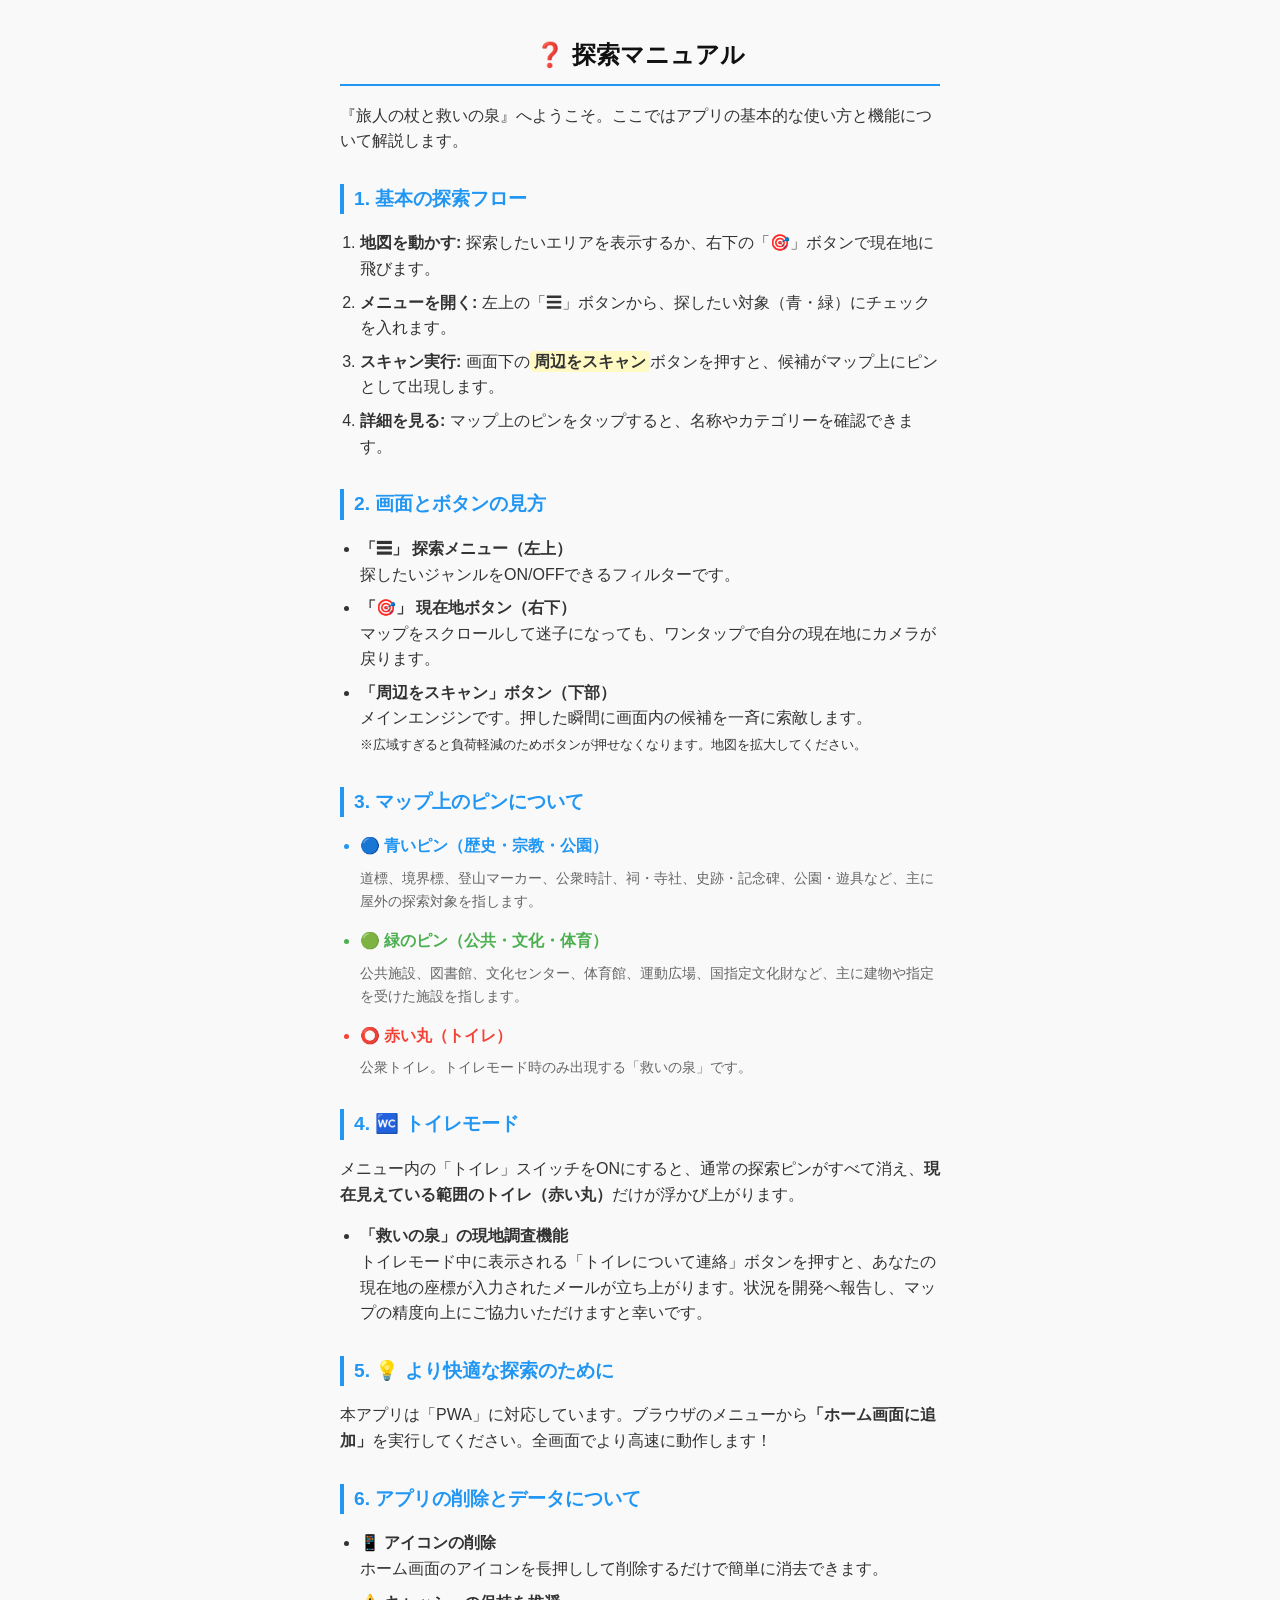
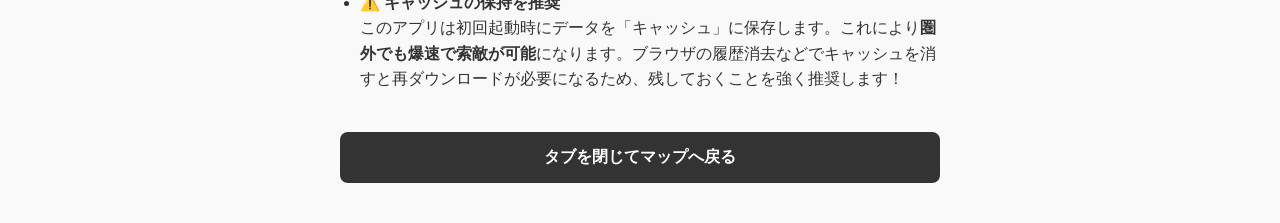
==== help.html @ 10c31a2e "Update help.html" ====
<!DOCTYPE html>
<html lang="ja">
<head>
    <meta charset="UTF-8">
    <meta name="viewport" content="width=device-width, initial-scale=1.0, maximum-scale=1.0, user-scalable=no">
    <title>ヘルプ - 旅人の杖と救いの泉</title>
    <link rel="icon" href="icon-512.jpg">
    <style>
        body { font-family: 'Helvetica Neue', Arial, sans-serif; background-color: #f9f9f9; color: #333; line-height: 1.6; padding: 20px; max-width: 600px; margin: 0 auto; }
        h1 { color: #111; font-size: 1.5rem; text-align: center; border-bottom: 2px solid #2196F3; padding-bottom: 10px; }
        h2 { color: #2196F3; font-size: 1.2rem; margin-top: 30px; border-left: 4px solid #2196F3; padding-left: 10px; }
        h3 { color: #444; font-size: 1.1rem; }
        p, ul, ol { font-size: 1rem; }
        ul, ol { padding-left: 20px; }
        li { margin-bottom: 8px; }
        .pin-blue { color: #2196F3; font-weight: bold; }
        .pin-green { color: #4CAF50; font-weight: bold; }
        .pin-red { color: #F44336; font-weight: bold; }
        .desc { font-weight: normal; font-size: 0.9rem; color: #666; margin-bottom: 15px; display: block; }
        .highlight { background-color: #fff9c4; padding: 2px 4px; border-radius: 4px; font-weight: bold; }
        .close-btn { display: block; width: 100%; padding: 15px; background-color: #333; color: white; text-align: center; text-decoration: none; border-radius: 8px; font-weight: bold; margin-top: 40px; margin-bottom: 20px; border: none; cursor: pointer; font-size: 1rem; }
    </style>
</head>
<body>

    <h1>❓ 探索マニュアル</h1>
    <p>『旅人の杖と救いの泉』へようこそ。ここではアプリの基本的な使い方と機能について解説します。</p>

    <h2>1. 基本の探索フロー</h2>
    <ol>
        <li><strong>地図を動かす:</strong> 探索したいエリアを表示するか、右下の「🎯」ボタンで現在地に飛びます。</li>
        <li><strong>メニューを開く:</strong> 左上の「☰」ボタンから、探したい対象（青・緑）にチェックを入れます。</li>
        <li><strong>スキャン実行:</strong> 画面下の<span class="highlight">周辺をスキャン</span>ボタンを押すと、候補がマップ上にピンとして出現します。</li>
        <li><strong>詳細を見る:</strong> マップ上のピンをタップすると、名称やカテゴリーを確認できます。</li>
    </ol>

    <h2>2. 画面とボタンの見方</h2>
    <ul>
        <li><strong>「☰」 探索メニュー（左上）</strong><br>探したいジャンルをON/OFFできるフィルターです。</li>
        <li><strong>「🎯」 現在地ボタン（右下）</strong><br>マップをスクロールして迷子になっても、ワンタップで自分の現在地にカメラが戻ります。</li>
        <li><strong>「周辺をスキャン」ボタン（下部）</strong><br>メインエンジンです。押した瞬間に画面内の候補を一斉に索敵します。<br>
        <small>※広域すぎると負荷軽減のためボタンが押せなくなります。地図を拡大してください。</small></li>
    </ul>

    <h2>3. マップ上のピンについて</h2>
    <ul>
        <li class="pin-blue">🔵 青いピン（歴史・宗教・公園）</li>
        <span class="desc">道標、境界標、登山マーカー、公衆時計、祠・寺社、史跡・記念碑、公園・遊具など、主に屋外の探索対象を指します。</span>
        
        <li class="pin-green">🟢 緑のピン（公共・文化・体育）</li>
        <span class="desc">公共施設、図書館、文化センター、体育館、運動広場、国指定文化財など、主に建物や指定を受けた施設を指します。</span>
        
        <li class="pin-red">⭕ 赤い丸（トイレ）</li>
        <span class="desc">公衆トイレ。トイレモード時のみ出現する「救いの泉」です。</span>
    </ul>

    <h2>4. 🚾 トイレモード</h2>
    <p>メニュー内の「トイレ」スイッチをONにすると、通常の探索ピンがすべて消え、<strong>現在見えている範囲のトイレ（赤い丸）</strong>だけが浮かび上がります。</p>
    <ul>
        <li><strong>「救いの泉」の現地調査機能</strong><br>
        トイレモード中に表示される「トイレについて連絡」ボタンを押すと、あなたの現在地の座標が入力されたメールが立ち上がります。状況を開発へ報告し、マップの精度向上にご協力いただけますと幸いです。</li>
    </ul>

    <h2>5. 💡 より快適な探索のために</h2>
    <p>本アプリは「PWA」に対応しています。ブラウザのメニューから<strong>「ホーム画面に追加」</strong>を実行してください。全画面でより高速に動作します！</p>

    <h2>6. アプリの削除とデータについて</h2>
    <ul>
        <li><strong>📱 アイコンの削除</strong><br>
        ホーム画面のアイコンを長押しして削除するだけで簡単に消去できます。</li>
        <li><strong>⚠️ キャッシュの保持を推奨</strong><br>
        このアプリは初回起動時にデータを「キャッシュ」に保存します。これにより<strong>圏外でも爆速で索敵が可能</strong>になります。ブラウザの履歴消去などでキャッシュを消すと再ダウンロードが必要になるため、残しておくことを強く推奨します！</li>
    </ul>

    <button onclick="window.close();" class="close-btn">タブを閉じてマップへ戻る</button>

</body>
</html>
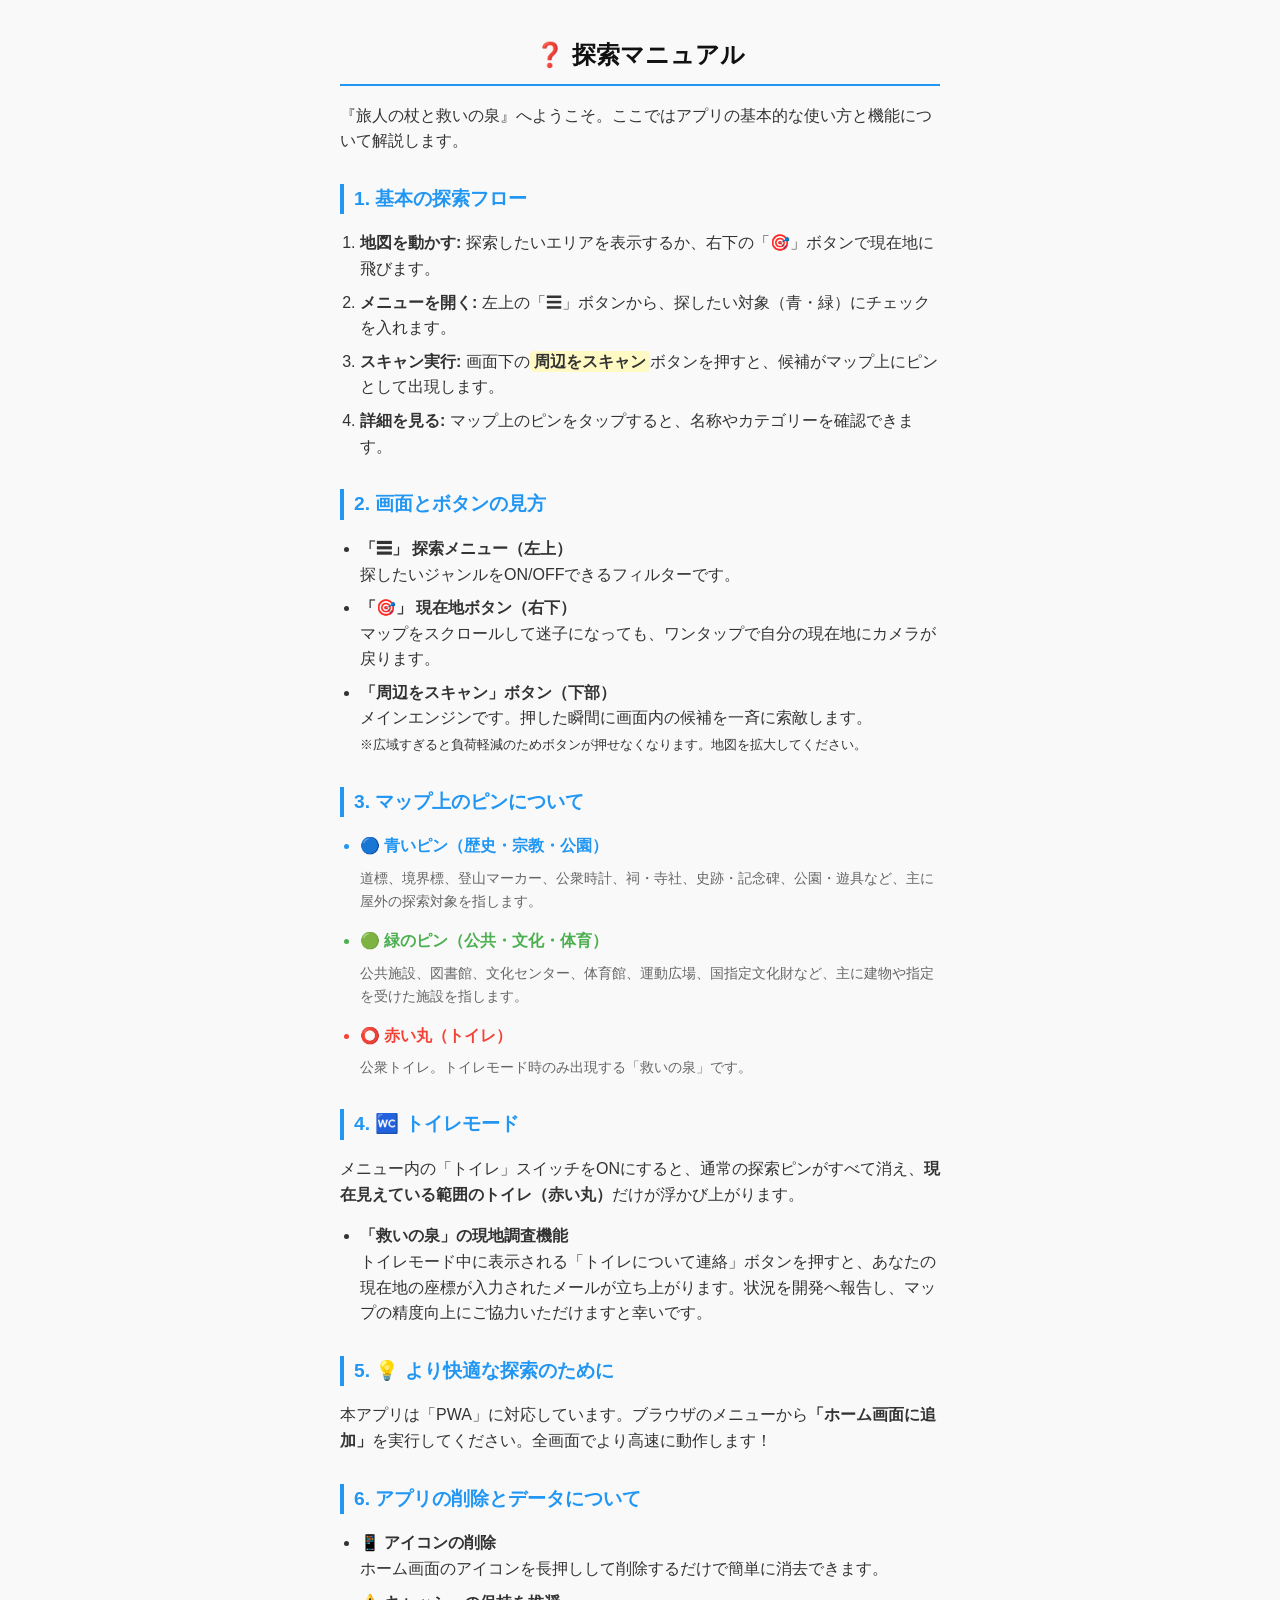
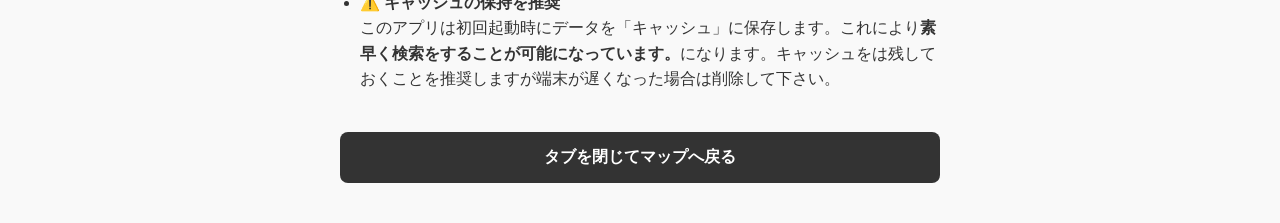
==== commit 4e45a4e1: "Update help.html" ====
--- a/help.html
+++ b/help.html
@@ -69,7 +69,7 @@
         <li><strong>📱 アイコンの削除</strong><br>
         ホーム画面のアイコンを長押しして削除するだけで簡単に消去できます。</li>
         <li><strong>⚠️ キャッシュの保持を推奨</strong><br>
-        このアプリは初回起動時にデータを「キャッシュ」に保存します。これにより<strong>圏外でも爆速で索敵が可能</strong>になります。ブラウザの履歴消去などでキャッシュを消すと再ダウンロードが必要になるため、残しておくことを強く推奨します！</li>
+        このアプリは初回起動時にデータを「キャッシュ」に保存します。これにより<strong>素早く検索をすることが可能になっています。</strong>になります。キャッシュをは残しておくことを推奨しますが端末が遅くなった場合は削除して下さい。</li>
     </ul>
 
     <button onclick="window.close();" class="close-btn">タブを閉じてマップへ戻る</button>
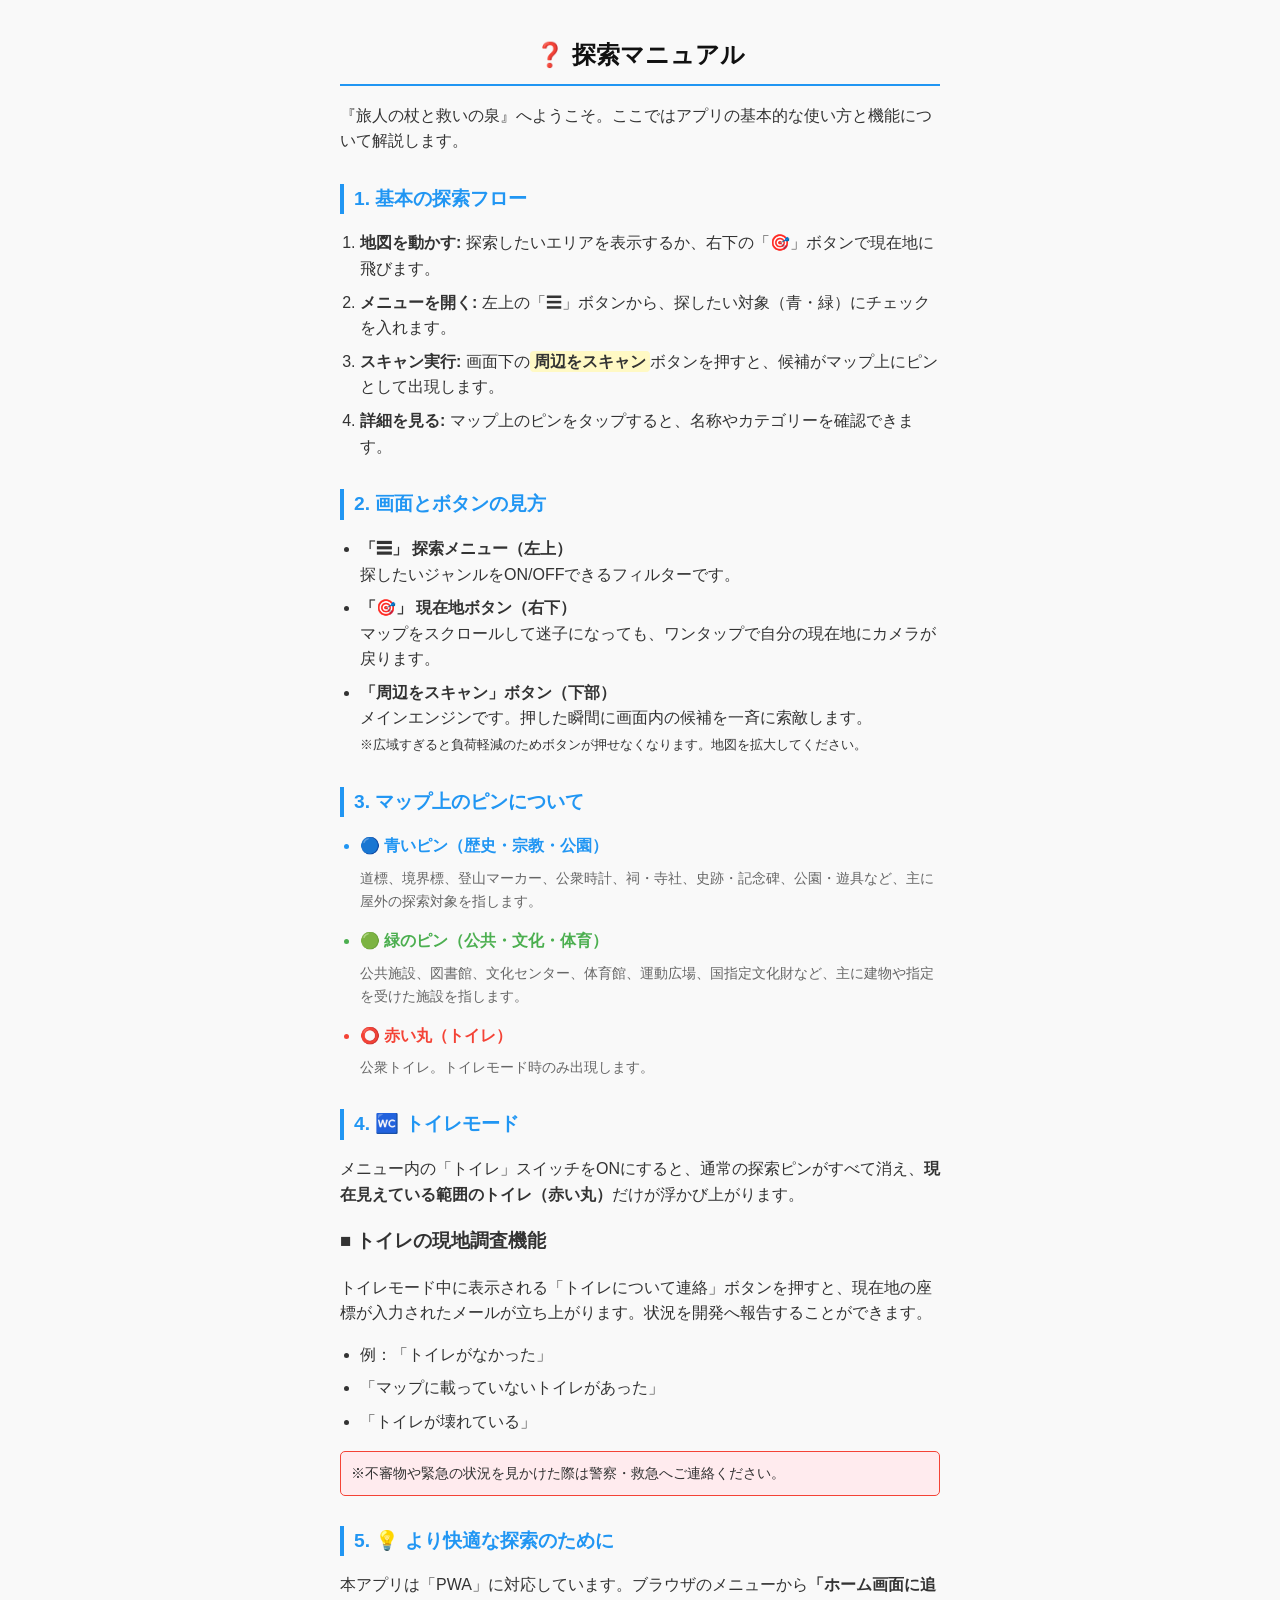
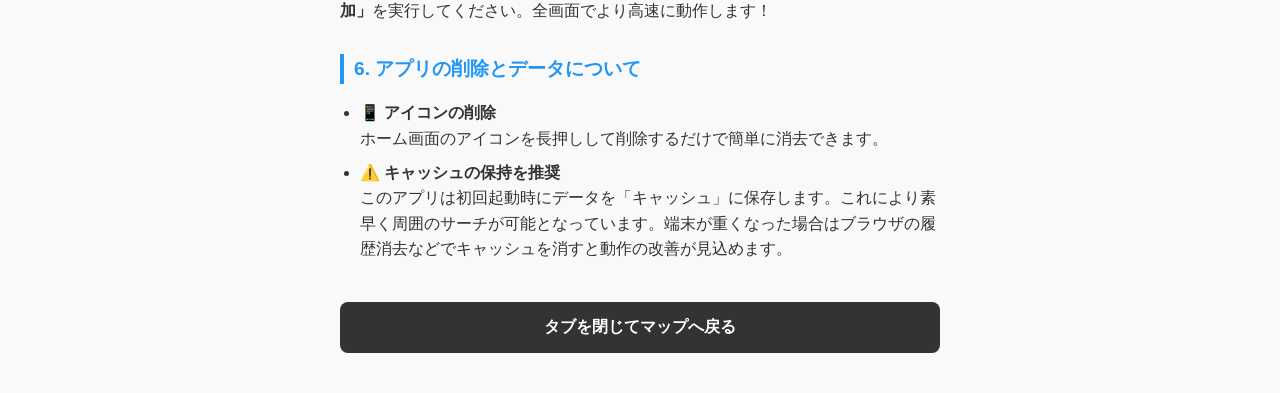
==== commit 6137f402: "Update help.html" ====
--- a/help.html
+++ b/help.html
@@ -9,7 +9,6 @@
         body { font-family: 'Helvetica Neue', Arial, sans-serif; background-color: #f9f9f9; color: #333; line-height: 1.6; padding: 20px; max-width: 600px; margin: 0 auto; }
         h1 { color: #111; font-size: 1.5rem; text-align: center; border-bottom: 2px solid #2196F3; padding-bottom: 10px; }
         h2 { color: #2196F3; font-size: 1.2rem; margin-top: 30px; border-left: 4px solid #2196F3; padding-left: 10px; }
-        h3 { color: #444; font-size: 1.1rem; }
         p, ul, ol { font-size: 1rem; }
         ul, ol { padding-left: 20px; }
         li { margin-bottom: 8px; }
@@ -19,6 +18,7 @@
         .desc { font-weight: normal; font-size: 0.9rem; color: #666; margin-bottom: 15px; display: block; }
         .highlight { background-color: #fff9c4; padding: 2px 4px; border-radius: 4px; font-weight: bold; }
         .close-btn { display: block; width: 100%; padding: 15px; background-color: #333; color: white; text-align: center; text-decoration: none; border-radius: 8px; font-weight: bold; margin-top: 40px; margin-bottom: 20px; border: none; cursor: pointer; font-size: 1rem; }
+        .warning-box { background-color: #ffebee; border: 1px solid #f44336; padding: 10px; border-radius: 5px; font-size: 0.9rem; margin-top: 10px; }
     </style>
 </head>
 <body>
@@ -51,15 +51,22 @@
         <span class="desc">公共施設、図書館、文化センター、体育館、運動広場、国指定文化財など、主に建物や指定を受けた施設を指します。</span>
         
         <li class="pin-red">⭕ 赤い丸（トイレ）</li>
-        <span class="desc">公衆トイレ。トイレモード時のみ出現する「救いの泉」です。</span>
+        <span class="desc">公衆トイレ。トイレモード時のみ出現します。</span>
     </ul>
 
     <h2>4. 🚾 トイレモード</h2>
     <p>メニュー内の「トイレ」スイッチをONにすると、通常の探索ピンがすべて消え、<strong>現在見えている範囲のトイレ（赤い丸）</strong>だけが浮かび上がります。</p>
+    
+    <h3>■ トイレの現地調査機能</h3>
+    <p>トイレモード中に表示される「トイレについて連絡」ボタンを押すと、現在地の座標が入力されたメールが立ち上がります。状況を開発へ報告することができます。</p>
     <ul>
-        <li><strong>「救いの泉」の現地調査機能</strong><br>
-        トイレモード中に表示される「トイレについて連絡」ボタンを押すと、あなたの現在地の座標が入力されたメールが立ち上がります。状況を開発へ報告し、マップの精度向上にご協力いただけますと幸いです。</li>
+        <li>例：「トイレがなかった」</li>
+        <li>「マップに載っていないトイレがあった」</li>
+        <li>「トイレが壊れている」</li>
     </ul>
+    <div class="warning-box">
+        ※不審物や緊急の状況を見かけた際は警察・救急へご連絡ください。
+    </div>
 
     <h2>5. 💡 より快適な探索のために</h2>
     <p>本アプリは「PWA」に対応しています。ブラウザのメニューから<strong>「ホーム画面に追加」</strong>を実行してください。全画面でより高速に動作します！</p>
@@ -69,7 +76,7 @@
         <li><strong>📱 アイコンの削除</strong><br>
         ホーム画面のアイコンを長押しして削除するだけで簡単に消去できます。</li>
         <li><strong>⚠️ キャッシュの保持を推奨</strong><br>
-        このアプリは初回起動時にデータを「キャッシュ」に保存します。これにより<strong>素早く検索をすることが可能になっています。</strong>になります。キャッシュをは残しておくことを推奨しますが端末が遅くなった場合は削除して下さい。</li>
+        このアプリは初回起動時にデータを「キャッシュ」に保存します。これにより素早く周囲のサーチが可能となっています。端末が重くなった場合はブラウザの履歴消去などでキャッシュを消すと動作の改善が見込めます。</li>
     </ul>
 
     <button onclick="window.close();" class="close-btn">タブを閉じてマップへ戻る</button>
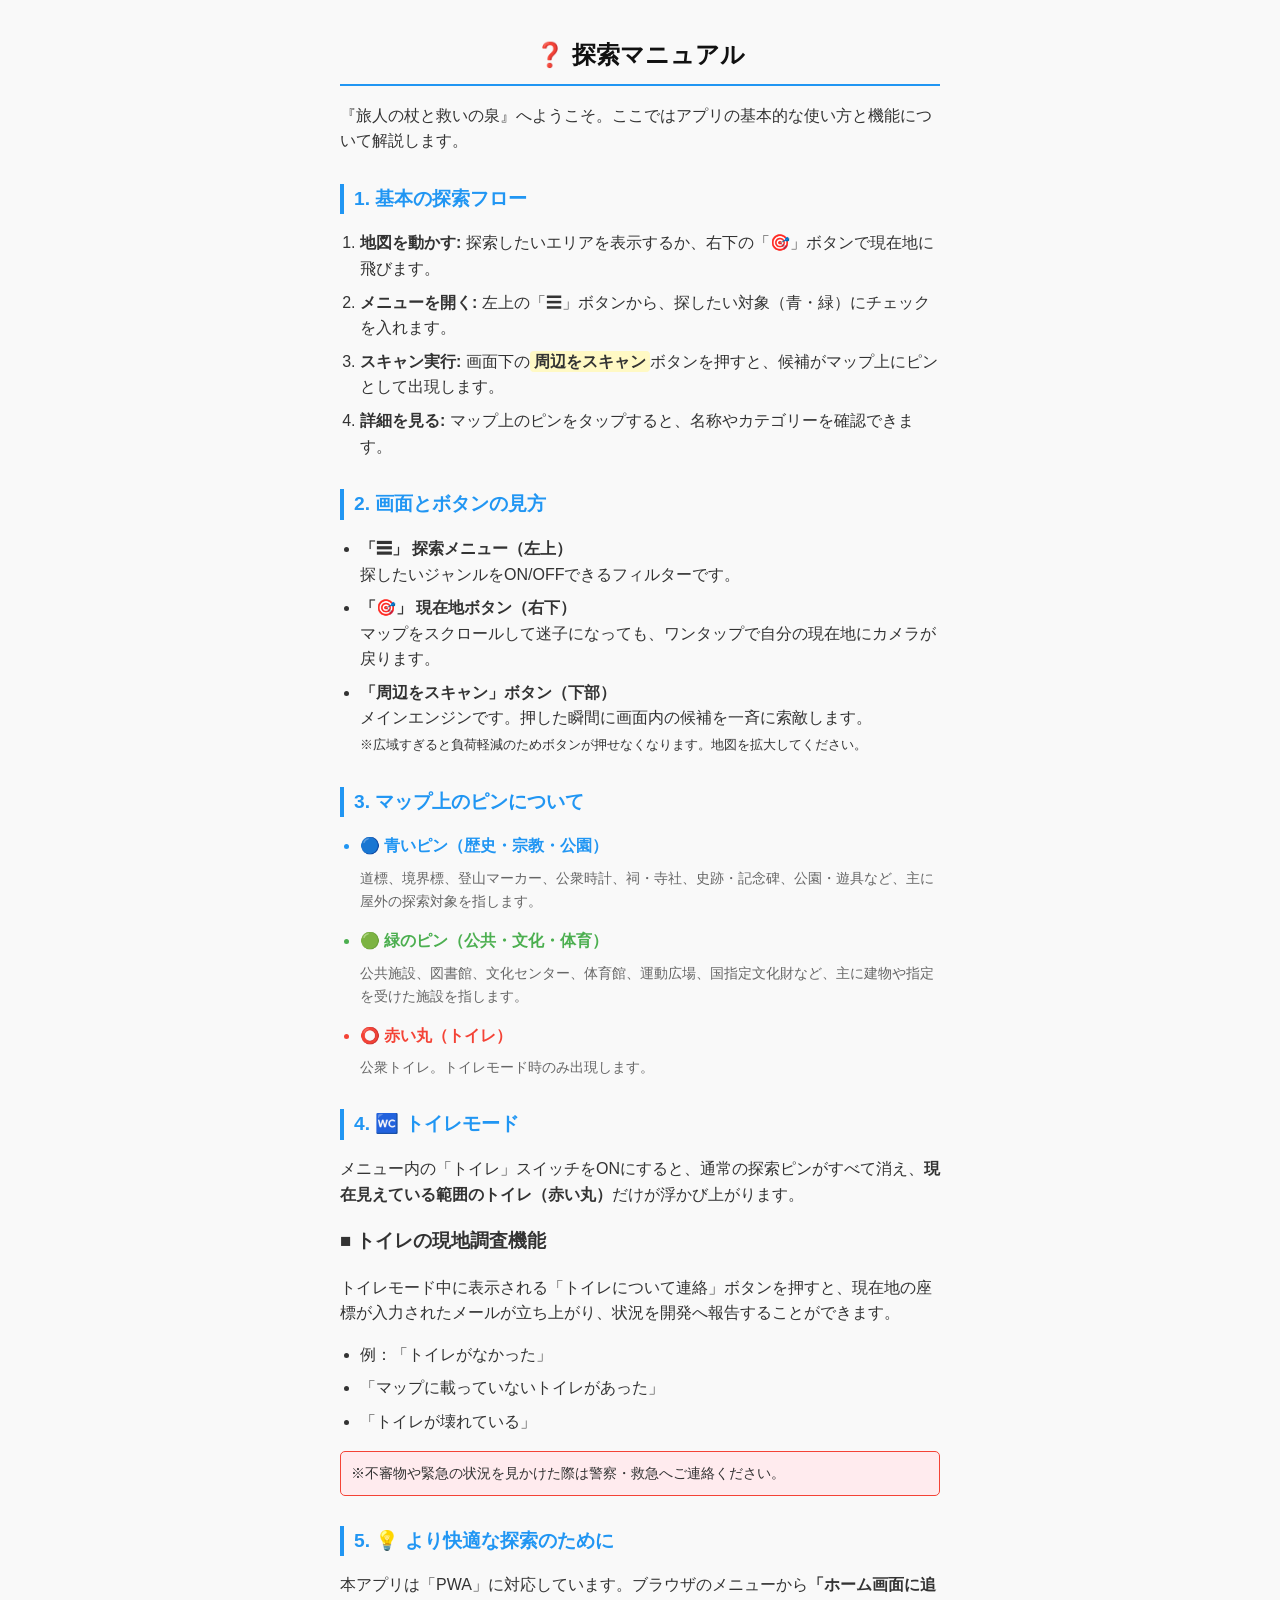
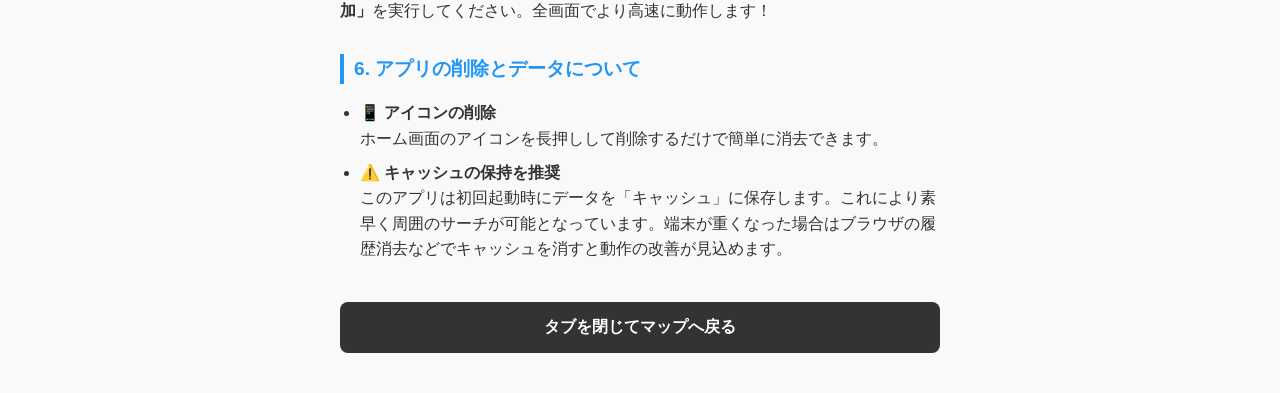
==== commit 55f00a61: "Update help.html" ====
--- a/help.html
+++ b/help.html
@@ -58,7 +58,7 @@
     <p>メニュー内の「トイレ」スイッチをONにすると、通常の探索ピンがすべて消え、<strong>現在見えている範囲のトイレ（赤い丸）</strong>だけが浮かび上がります。</p>
     
     <h3>■ トイレの現地調査機能</h3>
-    <p>トイレモード中に表示される「トイレについて連絡」ボタンを押すと、現在地の座標が入力されたメールが立ち上がります。状況を開発へ報告することができます。</p>
+    <p>トイレモード中に表示される「トイレについて連絡」ボタンを押すと、現在地の座標が入力されたメールが立ち上がり、状況を開発へ報告することができます。</p>
     <ul>
         <li>例：「トイレがなかった」</li>
         <li>「マップに載っていないトイレがあった」</li>
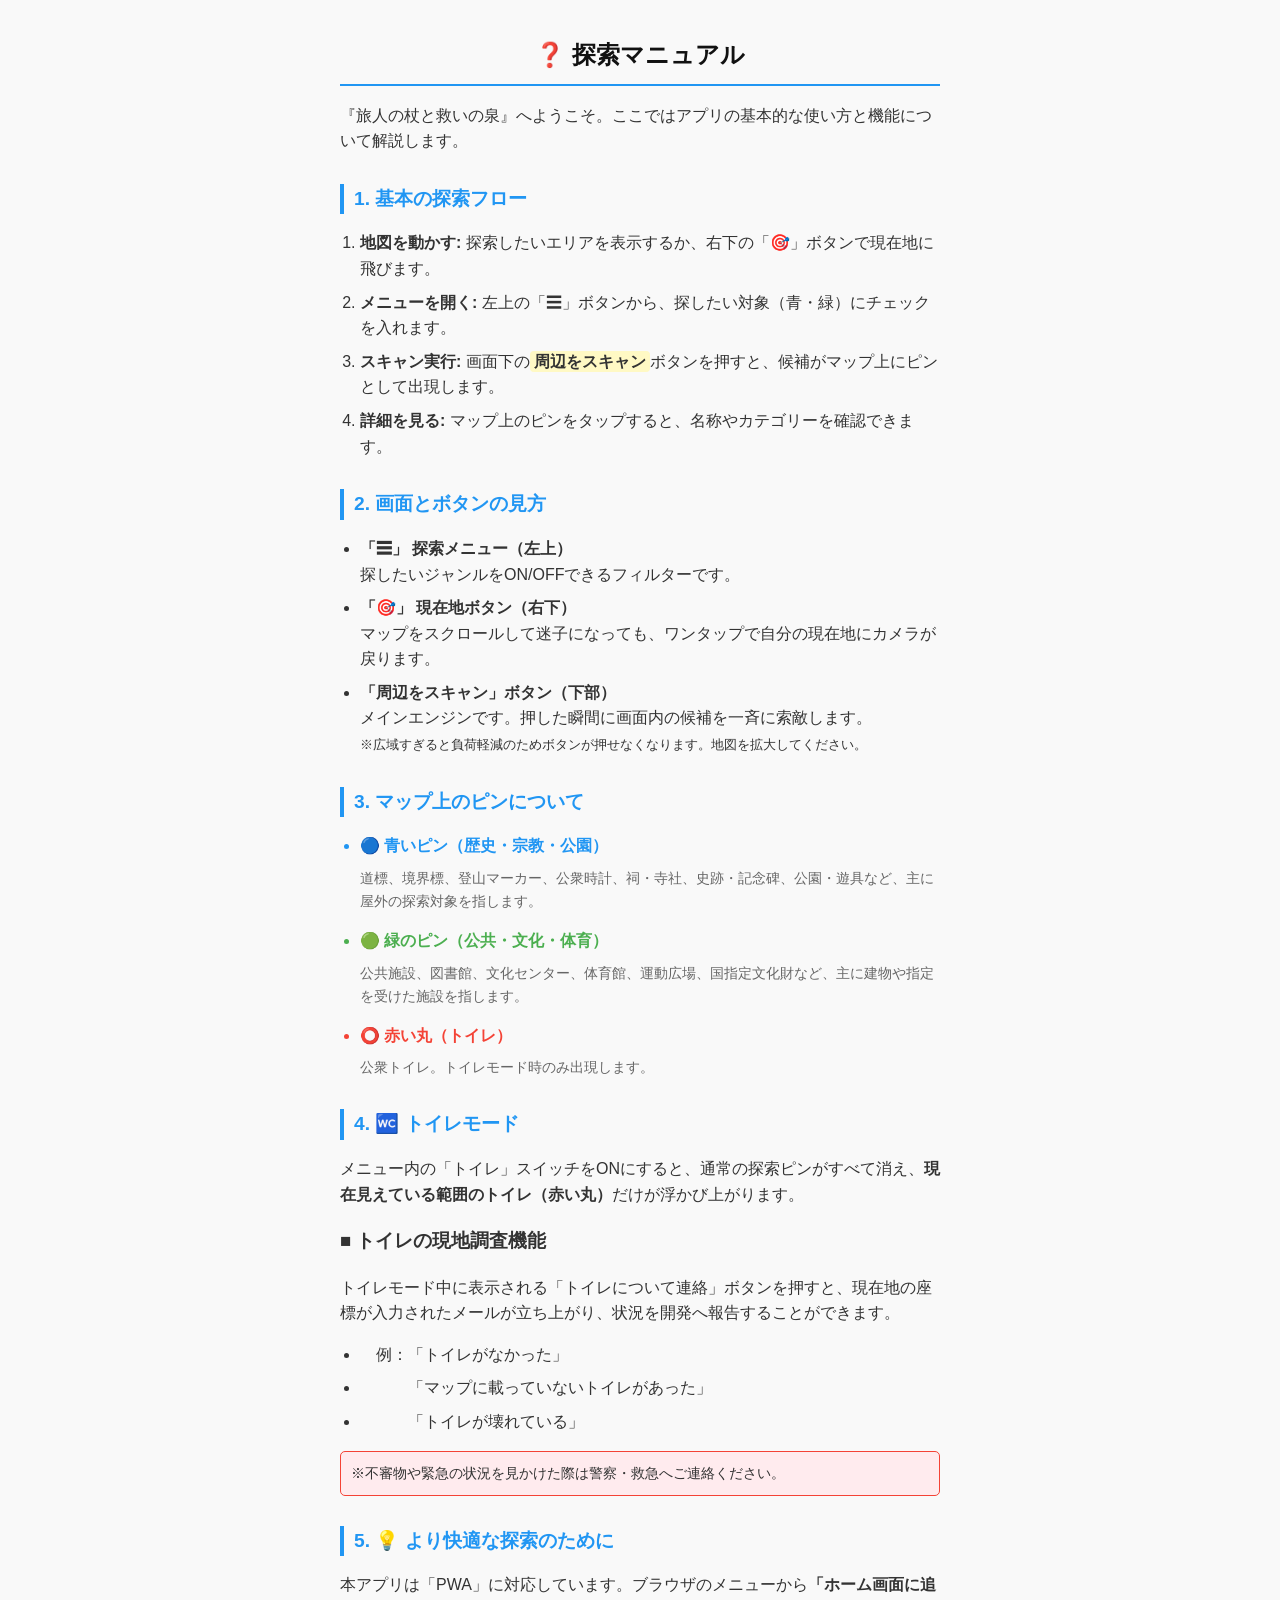
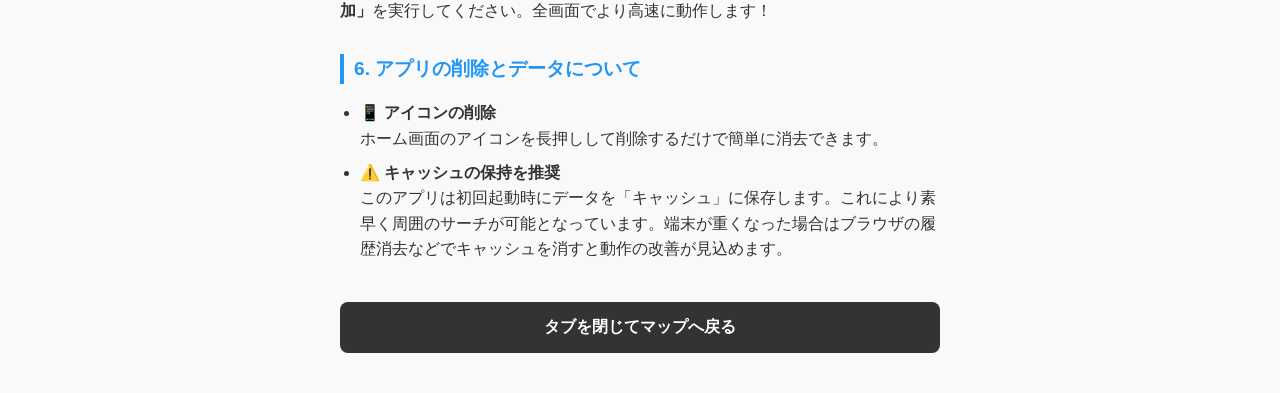
==== commit 2ce1c14a: "Update help.html" ====
--- a/help.html
+++ b/help.html
@@ -60,9 +60,9 @@
     <h3>■ トイレの現地調査機能</h3>
     <p>トイレモード中に表示される「トイレについて連絡」ボタンを押すと、現在地の座標が入力されたメールが立ち上がり、状況を開発へ報告することができます。</p>
     <ul>
-        <li>例：「トイレがなかった」</li>
-        <li>「マップに載っていないトイレがあった」</li>
-        <li>「トイレが壊れている」</li>
+        <li>　例：「トイレがなかった」</li>
+        <li>　　　「マップに載っていないトイレがあった」</li>
+        <li>　　　「トイレが壊れている」</li>
     </ul>
     <div class="warning-box">
         ※不審物や緊急の状況を見かけた際は警察・救急へご連絡ください。
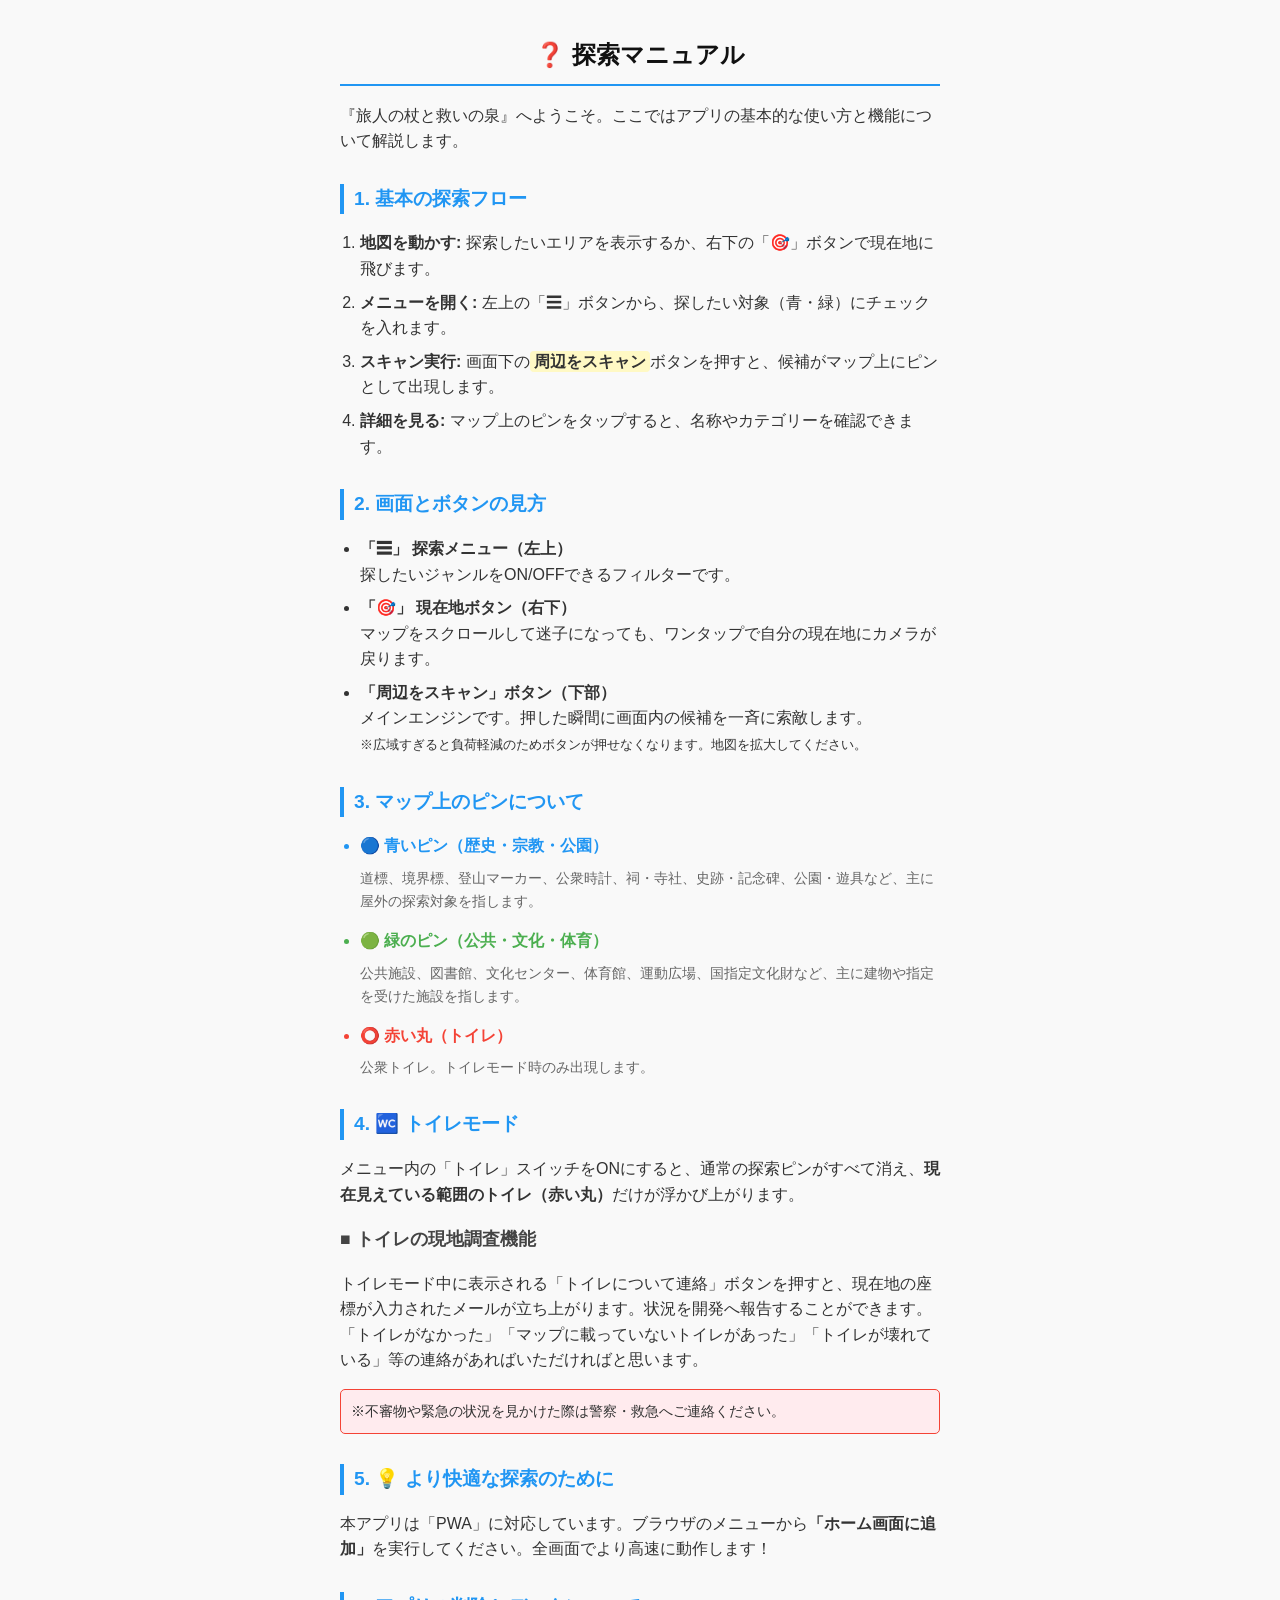
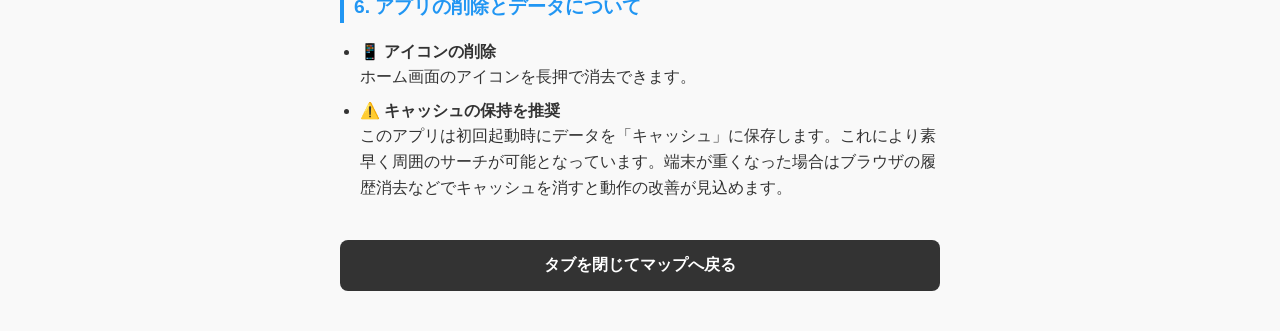
==== commit 348f89cd: "Update help.html" ====
--- a/help.html
+++ b/help.html
@@ -9,6 +9,7 @@
         body { font-family: 'Helvetica Neue', Arial, sans-serif; background-color: #f9f9f9; color: #333; line-height: 1.6; padding: 20px; max-width: 600px; margin: 0 auto; }
         h1 { color: #111; font-size: 1.5rem; text-align: center; border-bottom: 2px solid #2196F3; padding-bottom: 10px; }
         h2 { color: #2196F3; font-size: 1.2rem; margin-top: 30px; border-left: 4px solid #2196F3; padding-left: 10px; }
+        h3 { color: #444; font-size: 1.1rem; }
         p, ul, ol { font-size: 1rem; }
         ul, ol { padding-left: 20px; }
         li { margin-bottom: 8px; }
@@ -58,12 +59,7 @@
     <p>メニュー内の「トイレ」スイッチをONにすると、通常の探索ピンがすべて消え、<strong>現在見えている範囲のトイレ（赤い丸）</strong>だけが浮かび上がります。</p>
     
     <h3>■ トイレの現地調査機能</h3>
-    <p>トイレモード中に表示される「トイレについて連絡」ボタンを押すと、現在地の座標が入力されたメールが立ち上がり、状況を開発へ報告することができます。</p>
-    <ul>
-        <li>　例：「トイレがなかった」</li>
-        <li>　　　「マップに載っていないトイレがあった」</li>
-        <li>　　　「トイレが壊れている」</li>
-    </ul>
+    <p>トイレモード中に表示される「トイレについて連絡」ボタンを押すと、現在地の座標が入力されたメールが立ち上がります。状況を開発へ報告することができます。「トイレがなかった」「マップに載っていないトイレがあった」「トイレが壊れている」等の連絡があればいただければと思います。</p>
     <div class="warning-box">
         ※不審物や緊急の状況を見かけた際は警察・救急へご連絡ください。
     </div>
@@ -74,7 +70,7 @@
     <h2>6. アプリの削除とデータについて</h2>
     <ul>
         <li><strong>📱 アイコンの削除</strong><br>
-        ホーム画面のアイコンを長押しして削除するだけで簡単に消去できます。</li>
+        ホーム画面のアイコンを長押で消去できます。</li>
         <li><strong>⚠️ キャッシュの保持を推奨</strong><br>
         このアプリは初回起動時にデータを「キャッシュ」に保存します。これにより素早く周囲のサーチが可能となっています。端末が重くなった場合はブラウザの履歴消去などでキャッシュを消すと動作の改善が見込めます。</li>
     </ul>
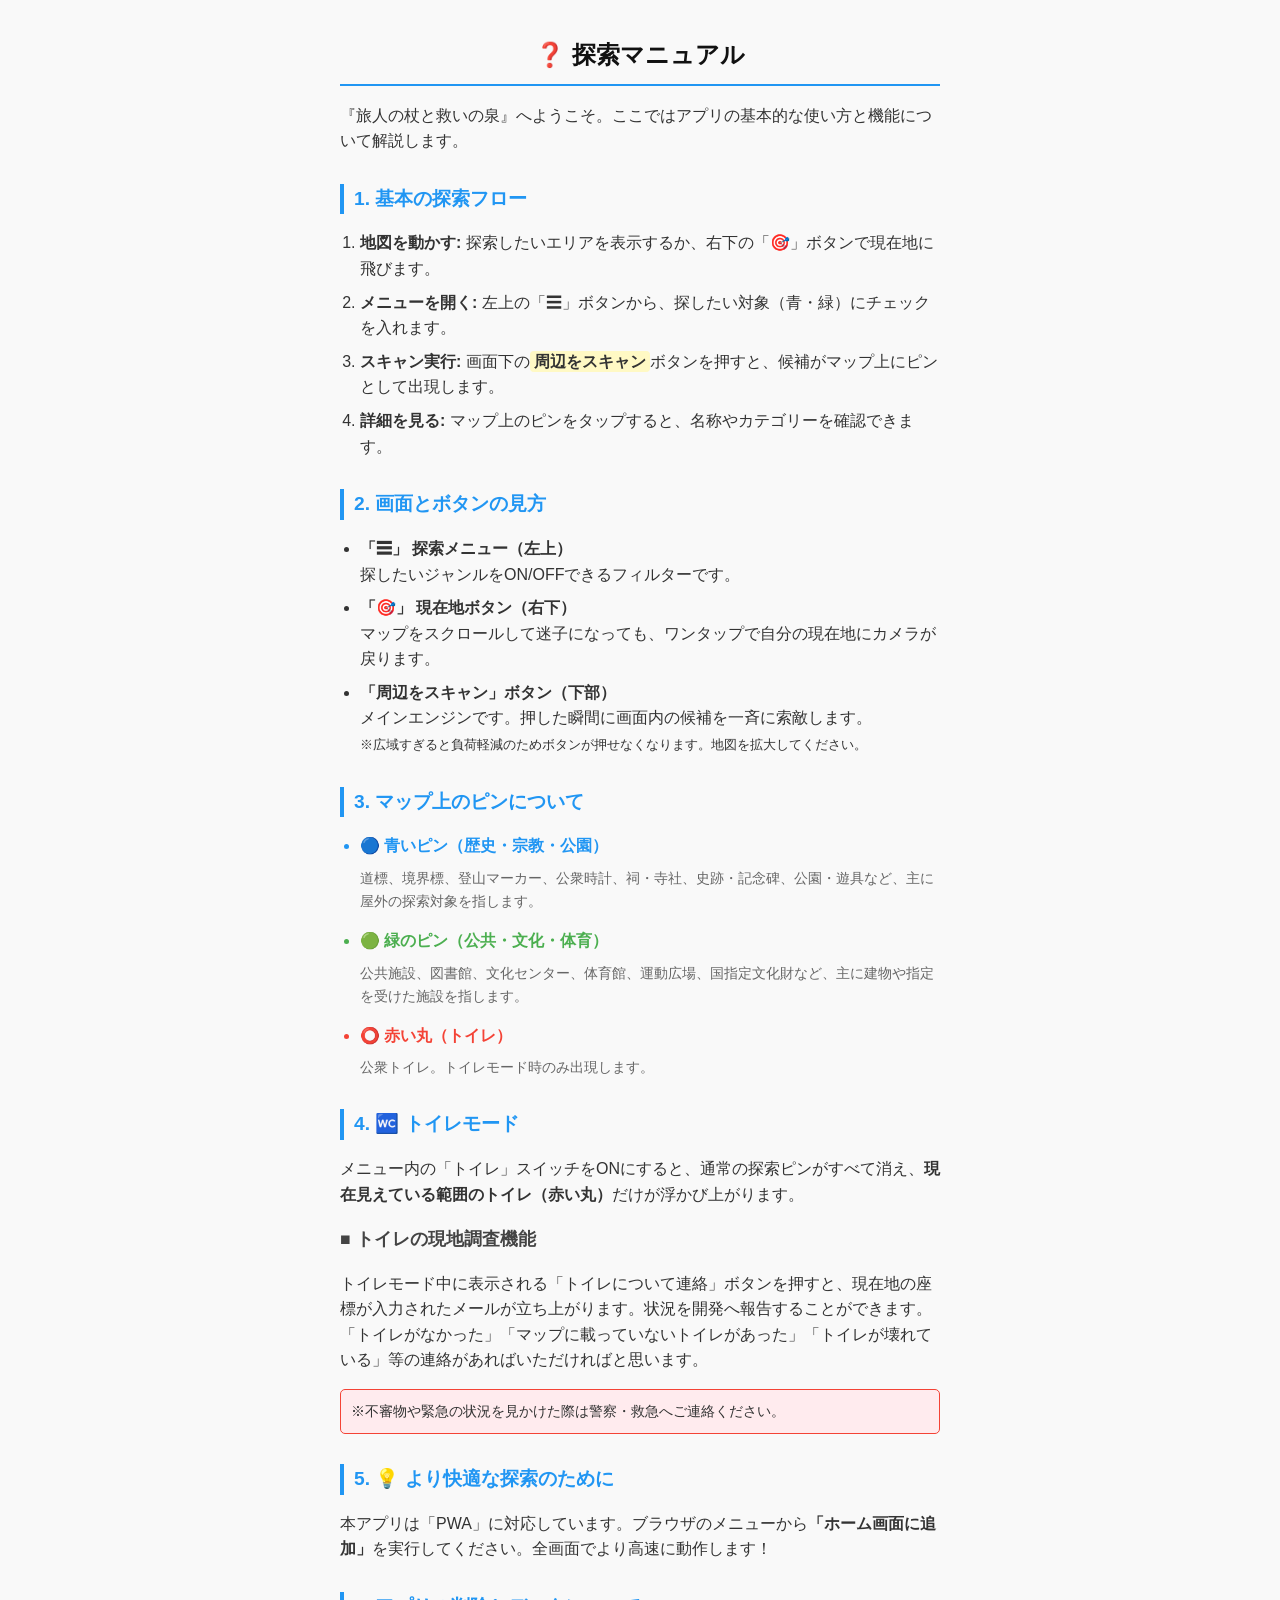
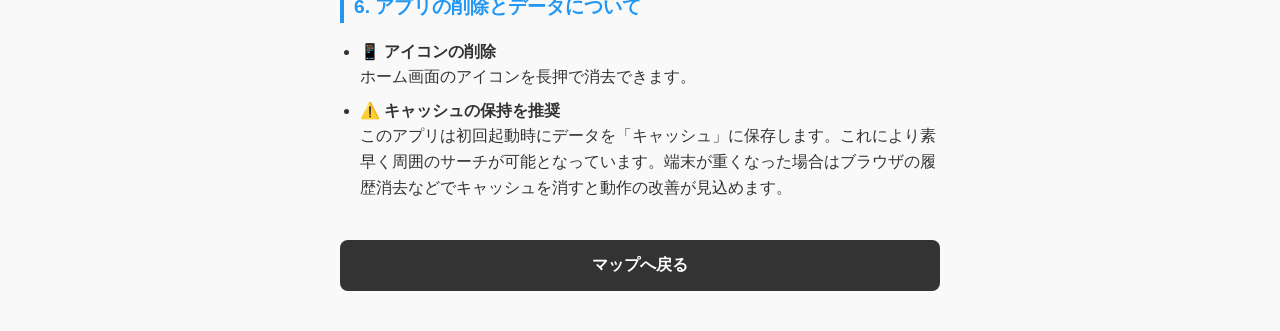
==== commit e3d6b5fe: "Update help.html" ====
--- a/help.html
+++ b/help.html
@@ -75,7 +75,7 @@
         このアプリは初回起動時にデータを「キャッシュ」に保存します。これにより素早く周囲のサーチが可能となっています。端末が重くなった場合はブラウザの履歴消去などでキャッシュを消すと動作の改善が見込めます。</li>
     </ul>
 
-    <button onclick="window.close();" class="close-btn">タブを閉じてマップへ戻る</button>
+  <button onclick="window.location.href='index.html';" class="close-btn">マップへ戻る</button>
 
 </body>
 </html>
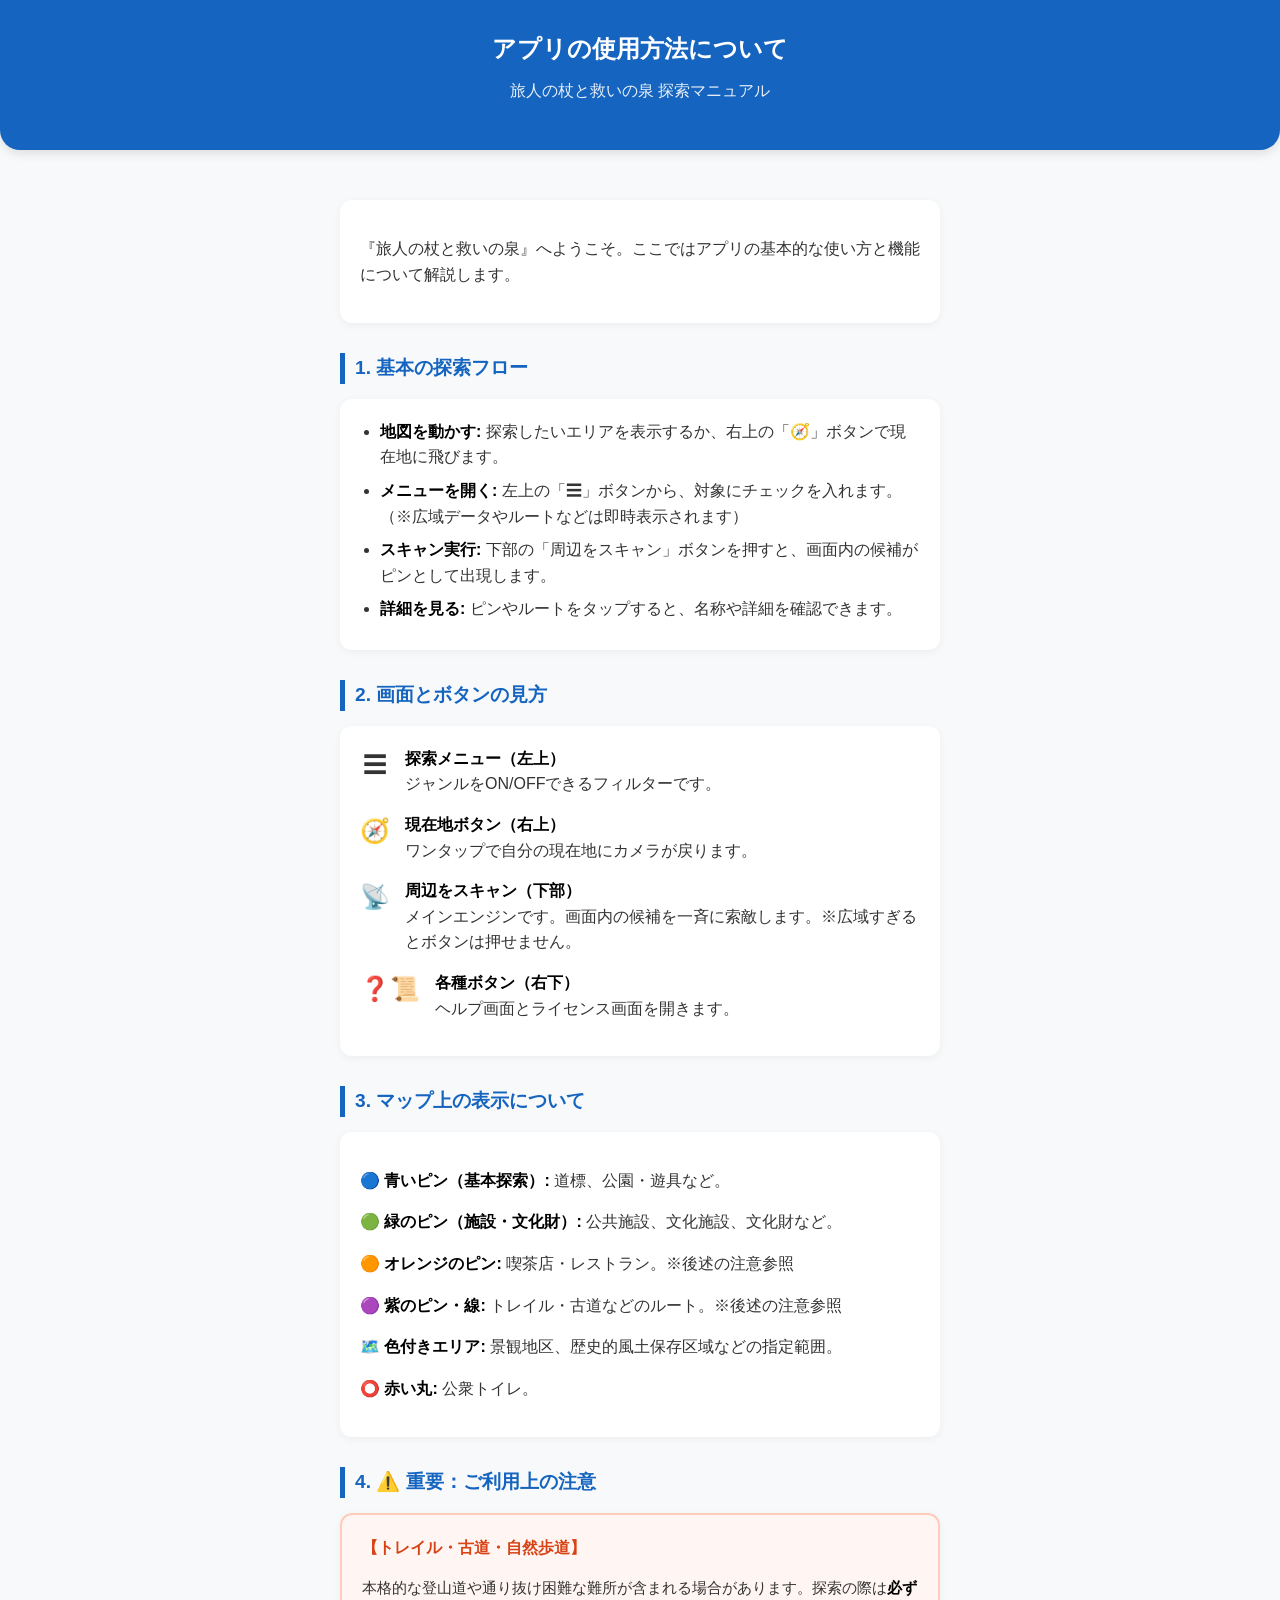
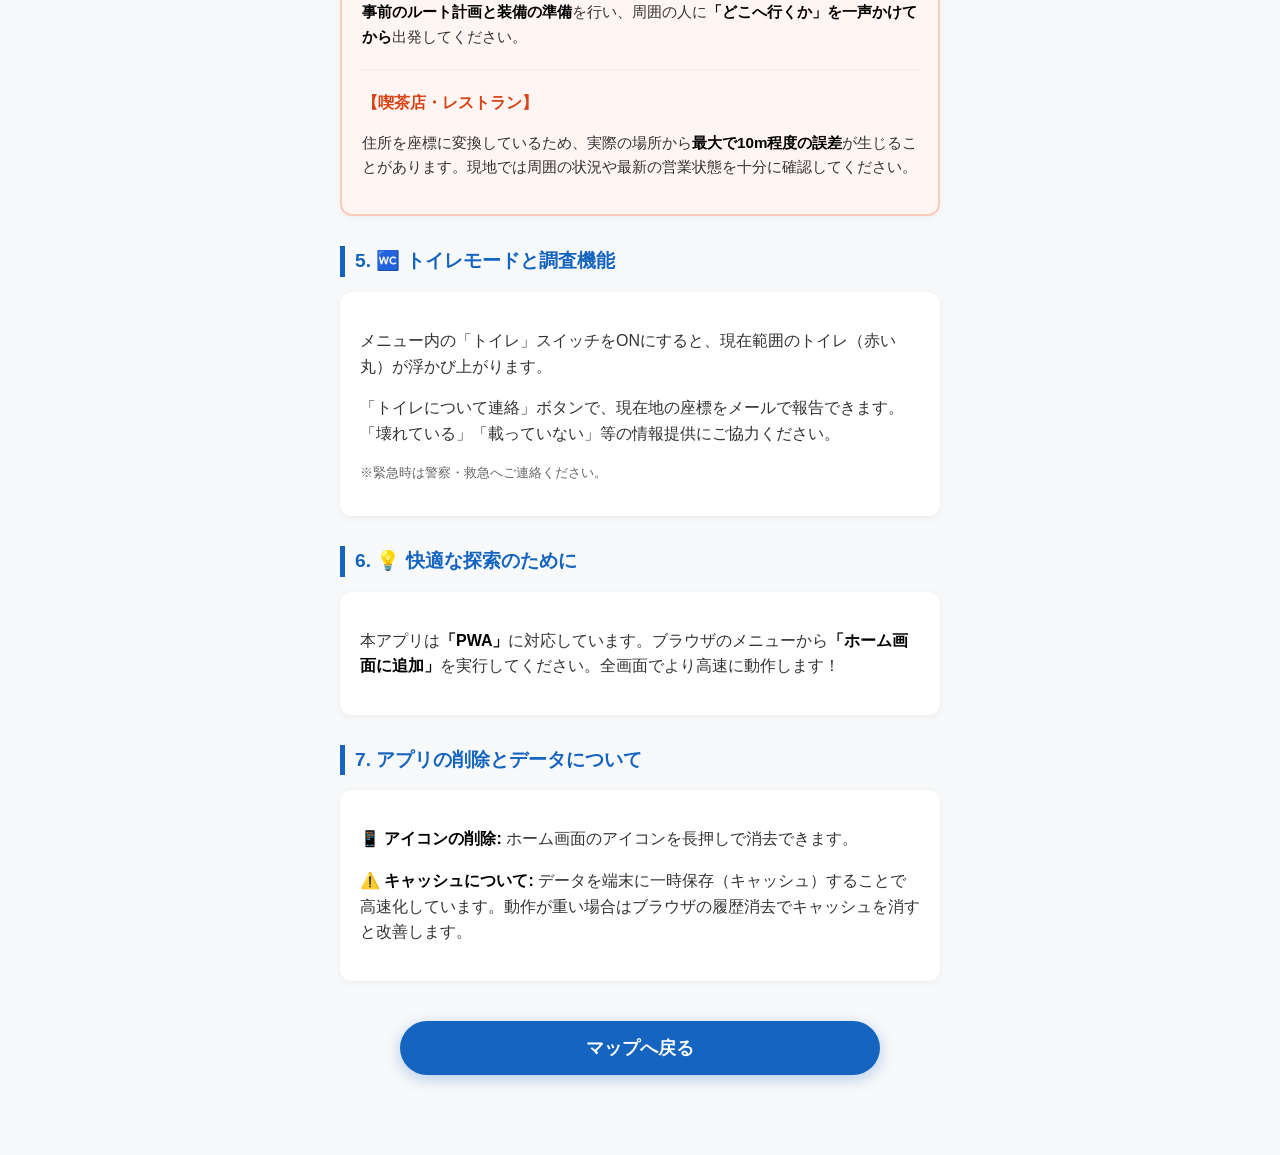
==== commit 35780795: "Update help.html" ====
--- a/help.html
+++ b/help.html
@@ -3,79 +3,191 @@
 <head>
     <meta charset="UTF-8">
     <meta name="viewport" content="width=device-width, initial-scale=1.0, maximum-scale=1.0, user-scalable=no">
-    <title>ヘルプ - 旅人の杖と救いの泉</title>
-    <link rel="icon" href="icon-512.jpg">
+    <title>アプリの使用方法について - 旅人の杖と救いの泉</title>
     <style>
-        body { font-family: 'Helvetica Neue', Arial, sans-serif; background-color: #f9f9f9; color: #333; line-height: 1.6; padding: 20px; max-width: 600px; margin: 0 auto; }
-        h1 { color: #111; font-size: 1.5rem; text-align: center; border-bottom: 2px solid #2196F3; padding-bottom: 10px; }
-        h2 { color: #2196F3; font-size: 1.2rem; margin-top: 30px; border-left: 4px solid #2196F3; padding-left: 10px; }
-        h3 { color: #444; font-size: 1.1rem; }
-        p, ul, ol { font-size: 1rem; }
-        ul, ol { padding-left: 20px; }
+        :root {
+            --primary-color: #1565C0;
+            --accent-color: #E65100;
+            --bg-color: #f8f9fa;
+            --card-bg: #ffffff;
+            --text-color: #333;
+        }
+        body {
+            font-family: 'Helvetica Neue', Arial, 'Hiragino Kaku Gothic ProN', 'Hiragino Sans', Meiryo, sans-serif;
+            line-height: 1.6;
+            color: var(--text-color);
+            background-color: var(--bg-color);
+            margin: 0;
+            padding: 0;
+        }
+        .container {
+            max-width: 600px;
+            margin: 0 auto;
+            padding: 20px;
+        }
+        header {
+            background-color: var(--primary-color);
+            color: white;
+            padding: 30px 20px;
+            text-align: center;
+            border-radius: 0 0 20px 20px;
+            margin-bottom: 30px;
+            box-shadow: 0 4px 10px rgba(0,0,0,0.1);
+        }
+        h1 { margin: 0; font-size: 1.5rem; }
+        h2 {
+            font-size: 1.2rem;
+            color: var(--primary-color);
+            border-left: 5px solid var(--primary-color);
+            padding-left: 10px;
+            margin-top: 30px;
+            margin-bottom: 15px;
+        }
+        .card {
+            background: var(--card-bg);
+            padding: 20px;
+            border-radius: 12px;
+            box-shadow: 0 2px 8px rgba(0,0,0,0.05);
+            margin-bottom: 20px;
+        }
+        .icon-box {
+            display: flex;
+            align-items: flex-start;
+            margin-bottom: 15px;
+        }
+        .icon {
+            font-size: 1.5rem;
+            margin-right: 15px;
+            min-width: 30px;
+            text-align: center;
+        }
+        .warning-card {
+            border: 2px solid #ffccbc;
+            background-color: #fff5f2;
+        }
+        .warning-title {
+            color: #d84315;
+            font-weight: bold;
+            display: flex;
+            align-items: center;
+            margin-bottom: 10px;
+        }
+        ul { padding-left: 20px; margin: 0; }
         li { margin-bottom: 8px; }
-        .pin-blue { color: #2196F3; font-weight: bold; }
-        .pin-green { color: #4CAF50; font-weight: bold; }
-        .pin-red { color: #F44336; font-weight: bold; }
-        .desc { font-weight: normal; font-size: 0.9rem; color: #666; margin-bottom: 15px; display: block; }
-        .highlight { background-color: #fff9c4; padding: 2px 4px; border-radius: 4px; font-weight: bold; }
-        .close-btn { display: block; width: 100%; padding: 15px; background-color: #333; color: white; text-align: center; text-decoration: none; border-radius: 8px; font-weight: bold; margin-top: 40px; margin-bottom: 20px; border: none; cursor: pointer; font-size: 1rem; }
-        .warning-box { background-color: #ffebee; border: 1px solid #f44336; padding: 10px; border-radius: 5px; font-size: 0.9rem; margin-top: 10px; }
+        b { color: #000; }
+        
+        .footer-btns {
+            margin-top: 40px;
+            padding-bottom: 60px;
+            text-align: center;
+        }
+        .close-btn {
+            background-color: var(--primary-color);
+            color: white;
+            border: none;
+            padding: 15px 40px;
+            font-size: 1.1rem;
+            font-weight: bold;
+            border-radius: 30px;
+            cursor: pointer;
+            box-shadow: 0 4px 15px rgba(21, 101, 192, 0.3);
+            transition: transform 0.2s;
+            width: 80%;
+        }
+        .close-btn:active { transform: scale(0.95); }
+        
+        hr { border: 0; border-top: 1px solid #eee; margin: 20px 0; }
     </style>
 </head>
 <body>
 
-    <h1>❓ 探索マニュアル</h1>
-    <p>『旅人の杖と救いの泉』へようこそ。ここではアプリの基本的な使い方と機能について解説します。</p>
+<header>
+    <h1>アプリの使用方法について</h1>
+    <p style="margin-top:10px; opacity: 0.9;">旅人の杖と救いの泉 探索マニュアル</p>
+</header>
+
+<div class="container">
+
+    <div class="card">
+        <p>『旅人の杖と救いの泉』へようこそ。ここではアプリの基本的な使い方と機能について解説します。</p>
+    </div>
 
     <h2>1. 基本の探索フロー</h2>
-    <ol>
-        <li><strong>地図を動かす:</strong> 探索したいエリアを表示するか、右下の「🎯」ボタンで現在地に飛びます。</li>
-        <li><strong>メニューを開く:</strong> 左上の「☰」ボタンから、探したい対象（青・緑）にチェックを入れます。</li>
-        <li><strong>スキャン実行:</strong> 画面下の<span class="highlight">周辺をスキャン</span>ボタンを押すと、候補がマップ上にピンとして出現します。</li>
-        <li><strong>詳細を見る:</strong> マップ上のピンをタップすると、名称やカテゴリーを確認できます。</li>
-    </ol>
+    <div class="card">
+        <ul>
+            <li><b>地図を動かす:</b> 探索したいエリアを表示するか、右上の「🧭」ボタンで現在地に飛びます。</li>
+            <li><b>メニューを開く:</b> 左上の「☰」ボタンから、対象にチェックを入れます。（※広域データやルートなどは即時表示されます）</li>
+            <li><b>スキャン実行:</b> 下部の「周辺をスキャン」ボタンを押すと、画面内の候補がピンとして出現します。</li>
+            <li><b>詳細を見る:</b> ピンやルートをタップすると、名称や詳細を確認できます。</li>
+        </ul>
+    </div>
 
     <h2>2. 画面とボタンの見方</h2>
-    <ul>
-        <li><strong>「☰」 探索メニュー（左上）</strong><br>探したいジャンルをON/OFFできるフィルターです。</li>
-        <li><strong>「🎯」 現在地ボタン（右下）</strong><br>マップをスクロールして迷子になっても、ワンタップで自分の現在地にカメラが戻ります。</li>
-        <li><strong>「周辺をスキャン」ボタン（下部）</strong><br>メインエンジンです。押した瞬間に画面内の候補を一斉に索敵します。<br>
-        <small>※広域すぎると負荷軽減のためボタンが押せなくなります。地図を拡大してください。</small></li>
-    </ul>
-
-    <h2>3. マップ上のピンについて</h2>
-    <ul>
-        <li class="pin-blue">🔵 青いピン（歴史・宗教・公園）</li>
-        <span class="desc">道標、境界標、登山マーカー、公衆時計、祠・寺社、史跡・記念碑、公園・遊具など、主に屋外の探索対象を指します。</span>
-        
-        <li class="pin-green">🟢 緑のピン（公共・文化・体育）</li>
-        <span class="desc">公共施設、図書館、文化センター、体育館、運動広場、国指定文化財など、主に建物や指定を受けた施設を指します。</span>
-        
-        <li class="pin-red">⭕ 赤い丸（トイレ）</li>
-        <span class="desc">公衆トイレ。トイレモード時のみ出現します。</span>
-    </ul>
-
-    <h2>4. 🚾 トイレモード</h2>
-    <p>メニュー内の「トイレ」スイッチをONにすると、通常の探索ピンがすべて消え、<strong>現在見えている範囲のトイレ（赤い丸）</strong>だけが浮かび上がります。</p>
-    
-    <h3>■ トイレの現地調査機能</h3>
-    <p>トイレモード中に表示される「トイレについて連絡」ボタンを押すと、現在地の座標が入力されたメールが立ち上がります。状況を開発へ報告することができます。「トイレがなかった」「マップに載っていないトイレがあった」「トイレが壊れている」等の連絡があればいただければと思います。</p>
-    <div class="warning-box">
-        ※不審物や緊急の状況を見かけた際は警察・救急へご連絡ください。
+    <div class="card">
+        <div class="icon-box">
+            <div class="icon">☰</div>
+            <div><b>探索メニュー（左上）</b><br>ジャンルをON/OFFできるフィルターです。</div>
+        </div>
+        <div class="icon-box">
+            <div class="icon">🧭</div>
+            <div><b>現在地ボタン（右上）</b><br>ワンタップで自分の現在地にカメラが戻ります。</div>
+        </div>
+        <div class="icon-box">
+            <div class="icon">📡</div>
+            <div><b>周辺をスキャン（下部）</b><br>メインエンジンです。画面内の候補を一斉に索敵します。※広域すぎるとボタンは押せません。</div>
+        </div>
+        <div class="icon-box">
+            <div class="icon">❓📜</div>
+            <div><b>各種ボタン（右下）</b><br>ヘルプ画面とライセンス画面を開きます。</div>
+        </div>
     </div>
 
-    <h2>5. 💡 より快適な探索のために</h2>
-    <p>本アプリは「PWA」に対応しています。ブラウザのメニューから<strong>「ホーム画面に追加」</strong>を実行してください。全画面でより高速に動作します！</p>
+    <h2>3. マップ上の表示について</h2>
+    <div class="card">
+        <p>🔵 <b>青いピン（基本探索）:</b> 道標、公園・遊具など。</p>
+        <p>🟢 <b>緑のピン（施設・文化財）:</b> 公共施設、文化施設、文化財など。</p>
+        <p>🟠 <b>オレンジのピン:</b> 喫茶店・レストラン。※後述の注意参照</p>
+        <p>🟣 <b>紫のピン・線:</b> トレイル・古道などのルート。※後述の注意参照</p>
+        <p>🗺️ <b>色付きエリア:</b> 景観地区、歴史的風土保存区域などの指定範囲。</p>
+        <p>⭕ <b>赤い丸:</b> 公衆トイレ。</p>
+    </div>
 
-    <h2>6. アプリの削除とデータについて</h2>
-    <ul>
-        <li><strong>📱 アイコンの削除</strong><br>
-        ホーム画面のアイコンを長押で消去できます。</li>
-        <li><strong>⚠️ キャッシュの保持を推奨</strong><br>
-        このアプリは初回起動時にデータを「キャッシュ」に保存します。これにより素早く周囲のサーチが可能となっています。端末が重くなった場合はブラウザの履歴消去などでキャッシュを消すと動作の改善が見込めます。</li>
-    </ul>
+    <h2>4. ⚠️ 重要：ご利用上の注意</h2>
+    <div class="card warning-card">
+        <div class="warning-title">【トレイル・古道・自然歩道】</div>
+        <p style="font-size: 0.95rem;">
+            本格的な登山道や通り抜け困難な難所が含まれる場合があります。探索の際は<b>必ず事前のルート計画と装備の準備</b>を行い、周囲の人に<b>「どこへ行くか」を一声かけてから</b>出発してください。
+        </p>
+        <hr>
+        <div class="warning-title">【喫茶店・レストラン】</div>
+        <p style="font-size: 0.95rem;">
+            住所を座標に変換しているため、実際の場所から<b>最大で10m程度の誤差</b>が生じることがあります。現地では周囲の状況や最新の営業状態を十分に確認してください。
+        </p>
+    </div>
 
-  <button onclick="window.location.href='index.html';" class="close-btn">マップへ戻る</button>
+    <h2>5. 🚾 トイレモードと調査機能</h2>
+    <div class="card">
+        <p>メニュー内の「トイレ」スイッチをONにすると、現在範囲のトイレ（赤い丸）が浮かび上がります。</p>
+        <p>「トイレについて連絡」ボタンで、現在地の座標をメールで報告できます。「壊れている」「載っていない」等の情報提供にご協力ください。</p>
+        <p style="font-size: 0.8rem; color: #666;">※緊急時は警察・救急へご連絡ください。</p>
+    </div>
+
+    <h2>6. 💡 快適な探索のために</h2>
+    <div class="card">
+        <p>本アプリは<b>「PWA」</b>に対応しています。ブラウザのメニューから<b>「ホーム画面に追加」</b>を実行してください。全画面でより高速に動作します！</p>
+    </div>
+
+    <h2>7. アプリの削除とデータについて</h2>
+    <div class="card">
+        <p><b>📱 アイコンの削除:</b> ホーム画面のアイコンを長押しで消去できます。</p>
+        <p><b>⚠️ キャッシュについて:</b> データを端末に一時保存（キャッシュ）することで高速化しています。動作が重い場合はブラウザの履歴消去でキャッシュを消すと改善します。</p>
+    </div>
+
+    <div class="footer-btns">
+        <button onclick="window.location.href='index.html';" class="close-btn">マップへ戻る</button>
+    </div>
+
+</div>
 
 </body>
 </html>
